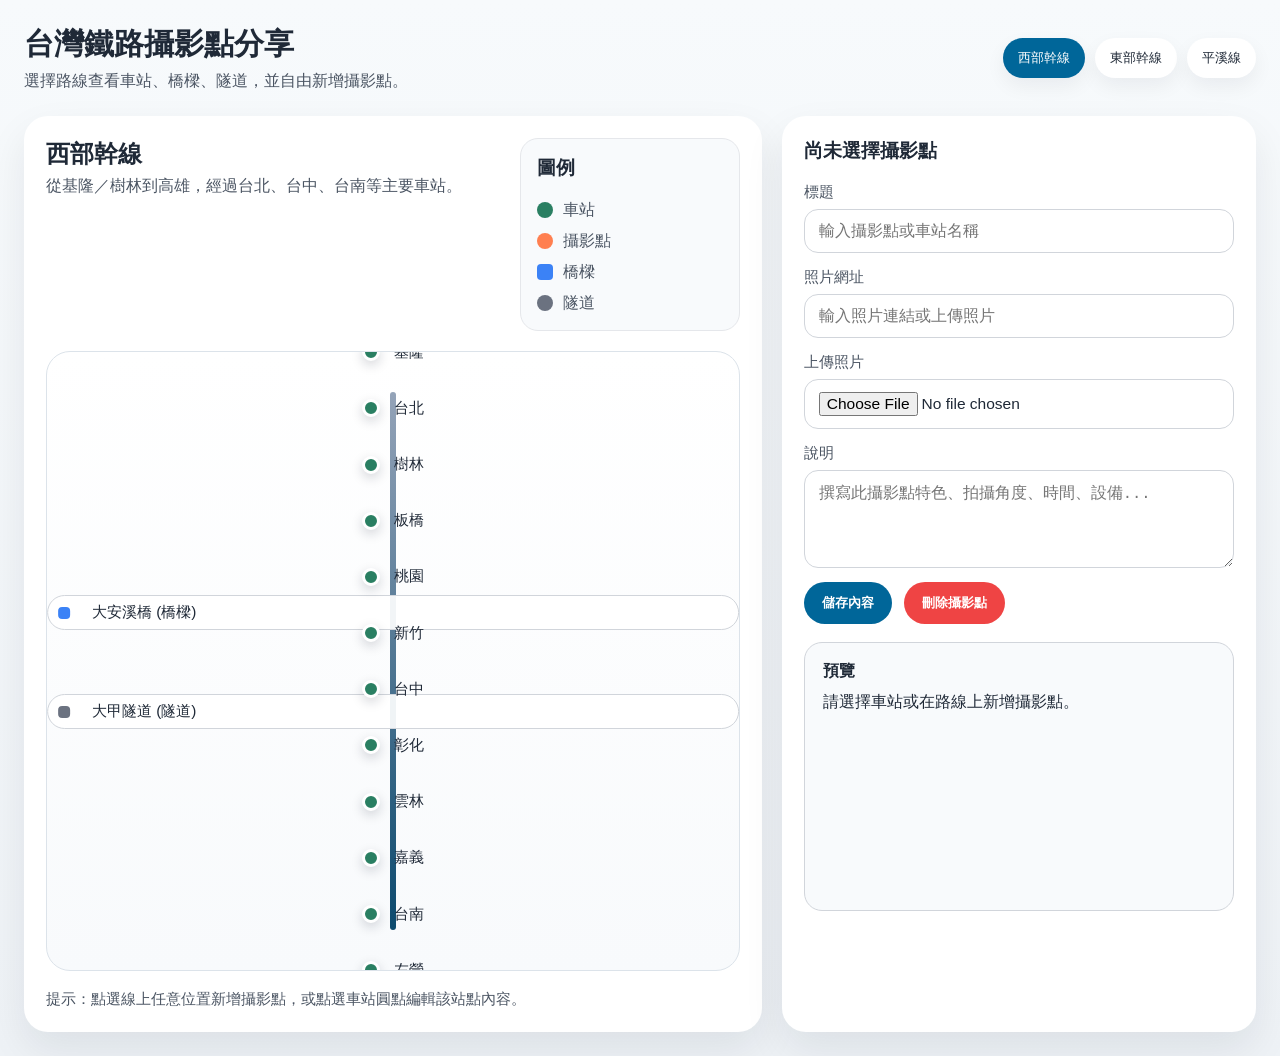
==== index.html @ 0e543376 "這是我的第一版" ====
<!DOCTYPE html>
<html lang="zh-Hant">
<head>
  <meta charset="UTF-8" />
  <meta name="viewport" content="width=device-width, initial-scale=1.0" />
  <title>攝影點分享 - 台灣鐵路攝影地圖</title>
  <link rel="stylesheet" href="styles.css" />
</head>
<body>
  <header class="topbar">
    <div class="title-group">
      <h1>台灣鐵路攝影點分享</h1>
      <p>選擇路線查看車站、橋樑、隧道，並自由新增攝影點。</p>
    </div>
    <div class="route-selector" id="routeSelector"></div>
  </header>

  <main class="main-content">
    <section class="map-panel">
      <div class="map-top">
        <div class="route-info">
          <h2 id="routeName">請選擇路線</h2>
          <p id="routeDesc">畫面下方會顯示該路線的車站節點與標記功能。</p>
        </div>
        <div class="legend">
          <h3>圖例</h3>
          <div class="legend-item"><span class="legend-dot station"></span> 車站</div>
          <div class="legend-item"><span class="legend-dot photo"></span> 攝影點</div>
          <div class="legend-item"><span class="legend-icon bridge"></span> 橋樑</div>
          <div class="legend-item"><span class="legend-icon tunnel"></span> 隧道</div>
        </div>
      </div>

      <div class="line-container" id="lineContainer" aria-label="鐵路路線圖">
        <div class="rail-line" id="railLine"></div>
        <div class="feature-layer" id="featureLayer"></div>
        <div class="station-layer" id="stationLayer"></div>
        <div class="photo-layer" id="photoLayer"></div>
      </div>
      <div class="hint">提示：點選線上任意位置新增攝影點，或點選車站圓點編輯該站點內容。</div>
    </section>

    <section class="editor-panel" id="editorPanel">
      <div class="editor-card">
        <h3 id="editorTitle">尚未選擇攝影點</h3>
        <div class="editor-body">
          <div class="field">
            <label for="pointTitle">標題</label>
            <input type="text" id="pointTitle" placeholder="輸入攝影點或車站名稱" />
          </div>
          <div class="field">
            <label for="pointPhotoUrl">照片網址</label>
            <input type="url" id="pointPhotoUrl" placeholder="輸入照片連結或上傳照片" />
          </div>
          <div class="field">
            <label for="pointPhotoFile">上傳照片</label>
            <input type="file" id="pointPhotoFile" accept="image/*" />
          </div>
          <div class="field">
            <label for="pointNote">說明</label>
            <textarea id="pointNote" rows="4" placeholder="撰寫此攝影點特色、拍攝角度、時間、設備..." ></textarea>
          </div>
          <div class="button-row">
            <button id="saveButton" class="btn save">儲存內容</button>
            <button id="removeButton" class="btn remove">刪除攝影點</button>
          </div>
        </div>
        <div class="preview-card" id="previewCard">
          <h4>預覽</h4>
          <div class="preview-content" id="previewContent">尚未選取攝影點。</div>
        </div>
      </div>
    </section>
  </main>

  <script src="script.js"></script>
</body>
</html>
---- styles.css ----
:root {
  --bg: #eef2f6;
  --panel: #ffffff;
  --primary: #006699;
  --accent: #f7941d;
  --station: #2a7f62;
  --photo: #ff7f50;
  --bridge: #3b82f6;
  --tunnel: #6b7280;
  --text: #1f2937;
  --muted: #4b5563;
  --border: #d1d5db;
}

* {
  box-sizing: border-box;
}

html, body {
  margin: 0;
  min-height: 100%;
  font-family: "Noto Sans TC", "Microsoft JhengHei", sans-serif;
  background: linear-gradient(180deg, #f7fafc 0%, #eef2f6 100%);
  color: var(--text);
}

body {
  padding: 24px;
}

.topbar {
  display: flex;
  flex-wrap: wrap;
  gap: 16px;
  align-items: center;
  justify-content: space-between;
  margin-bottom: 24px;
}

.title-group h1 {
  margin: 0 0 6px;
  font-size: 1.9rem;
}

.title-group p {
  margin: 0;
  color: var(--muted);
}

.route-selector {
  display: flex;
  flex-wrap: wrap;
  gap: 10px;
}

.route-button {
  border: 1px solid transparent;
  background: #ffffff;
  color: var(--text);
  padding: 10px 14px;
  border-radius: 999px;
  cursor: pointer;
  transition: all 0.2s ease;
  box-shadow: 0 8px 20px rgba(15, 23, 42, 0.06);
}

.route-button:hover,
.route-button.active {
  background: var(--primary);
  color: #fff;
  border-color: rgba(0, 102, 153, 0.2);
}

.main-content {
  display: grid;
  grid-template-columns: 1.4fr 0.9fr;
  gap: 20px;
}

.map-panel,
.editor-panel {
  background: var(--panel);
  border-radius: 24px;
  padding: 22px;
  box-shadow: 0 18px 40px rgba(15, 23, 42, 0.08);
}

.map-top {
  display: flex;
  flex-wrap: wrap;
  justify-content: space-between;
  gap: 16px;
  margin-bottom: 20px;
}

.route-info h2 {
  margin: 0 0 6px;
}

.route-info p {
  margin: 0;
  color: var(--muted);
}

.legend {
  min-width: 220px;
  padding: 16px;
  border: 1px solid #e5e7eb;
  border-radius: 18px;
  background: #f8fafc;
}

.legend h3 {
  margin-top: 0;
}

.legend-item {
  display: flex;
  align-items: center;
  gap: 10px;
  margin-top: 10px;
  color: var(--muted);
}

.legend-dot,
.legend-icon {
  width: 16px;
  height: 16px;
  display: inline-block;
  border-radius: 50%;
}

.legend-dot.station { background: var(--station); }
.legend-dot.photo { background: var(--photo); }

.legend-icon.bridge {
  border-radius: 4px;
  background: var(--bridge);
}

.legend-icon.tunnel {
  background: var(--tunnel);
}

.line-container {
  position: relative;
  min-height: 620px;
  padding: 24px 40px;
  background: linear-gradient(180deg, #ffffff 0%, #f8fafc 100%);
  border: 1px solid #dce3ea;
  border-radius: 24px;
  overflow: hidden;
}

.rail-line {
  position: absolute;
  left: 50%;
  top: 40px;
  transform: translateX(-50%);
  width: 6px;
  height: calc(100% - 80px);
  background: linear-gradient(to bottom, #94a3b8, #0c4a6e);
  border-radius: 999px;
}

.station-item,
.photo-item,
.feature-item {
  position: absolute;
  left: 50%;
  transform: translateX(-50%);
}

.station-item {
  display: flex;
  align-items: center;
}

.station-dot,
.photo-dot {
  width: 18px;
  height: 18px;
  border-radius: 50%;
  border: 3px solid #fff;
  box-shadow: 0 4px 12px rgba(15, 23, 42, 0.18);
}

.station-dot {
  background: var(--station);
}

.photo-dot {
  background: var(--photo);
}

.station-label,
.feature-label {
  margin-left: 14px;
  font-size: 0.96rem;
  color: var(--text);
  white-space: nowrap;
}

.feature-item {
  width: 100%;
  left: 50%;
  transform: translateX(-50%);
  pointer-events: none;
}

.feature-marker {
  display: flex;
  align-items: center;
  gap: 8px;
  padding: 6px 10px;
  border-radius: 18px;
  background: rgba(255, 255, 255, 0.92);
  border: 1px solid #d1d5db;
}

.feature-icon {
  width: 12px;
  height: 12px;
  border-radius: 4px;
}

.feature-icon.bridge { background: var(--bridge); }
.feature-icon.tunnel { background: var(--tunnel); }

.hint {
  margin-top: 18px;
  color: var(--muted);
  font-size: 0.95rem;
}

.editor-card {
  display: flex;
  flex-direction: column;
  gap: 18px;
}

.editor-card h3 {
  margin: 0;
}

.editor-body {
  display: grid;
  gap: 14px;
}

.field {
  display: flex;
  flex-direction: column;
  gap: 6px;
}

.field label {
  font-size: 0.95rem;
  color: var(--muted);
}

.field input,
.field textarea {
  width: 100%;
  border: 1px solid #d1d5db;
  border-radius: 14px;
  padding: 12px 14px;
  font-size: 0.97rem;
  outline: none;
  transition: border-color 0.2s ease, box-shadow 0.2s ease;
}

.field input:focus,
.field textarea:focus {
  border-color: var(--primary);
  box-shadow: 0 0 0 4px rgba(0, 102, 153, 0.12);
}

.button-row {
  display: flex;
  gap: 12px;
  flex-wrap: wrap;
}

.btn {
  border: none;
  border-radius: 999px;
  padding: 12px 18px;
  cursor: pointer;
  font-weight: 600;
  transition: background-color 0.2s ease, transform 0.2s ease;
}

.btn:hover { transform: translateY(-1px); }

.btn.save {
  background: var(--primary);
  color: white;
}

.btn.remove {
  background: #ef4444;
  color: white;
}

.preview-card {
  background: #f8fafc;
  border: 1px solid #d1d5db;
  border-radius: 18px;
  padding: 18px;
}

.preview-card h4 {
  margin: 0 0 10px;
}

.preview-content {
  min-height: 200px;
  display: flex;
  flex-direction: column;
  gap: 14px;
}

.preview-content img {
  width: 100%;
  max-height: 300px;
  object-fit: cover;
  border-radius: 16px;
}

.photo-preview {
  border-radius: 16px;
  overflow: hidden;
  background: #ffffff;
  border: 1px solid #d1d5db;
}

.preview-meta {
  display: grid;
  gap: 8px;
}

.preview-meta p {
  margin: 0;
  color: var(--muted);
}

@media (max-width: 1100px) {
  .main-content {
    grid-template-columns: 1fr;
  }
}

@media (max-width: 760px) {
  body {
    padding: 16px;
  }

  .topbar,
  .map-top {
    flex-direction: column;
    align-items: stretch;
  }

  .line-container {
    padding: 18px 20px;
  }

  .route-selector {
    justify-content: center;
  }

  .station-label,
  .feature-label {
    font-size: 0.9rem;
  }
}
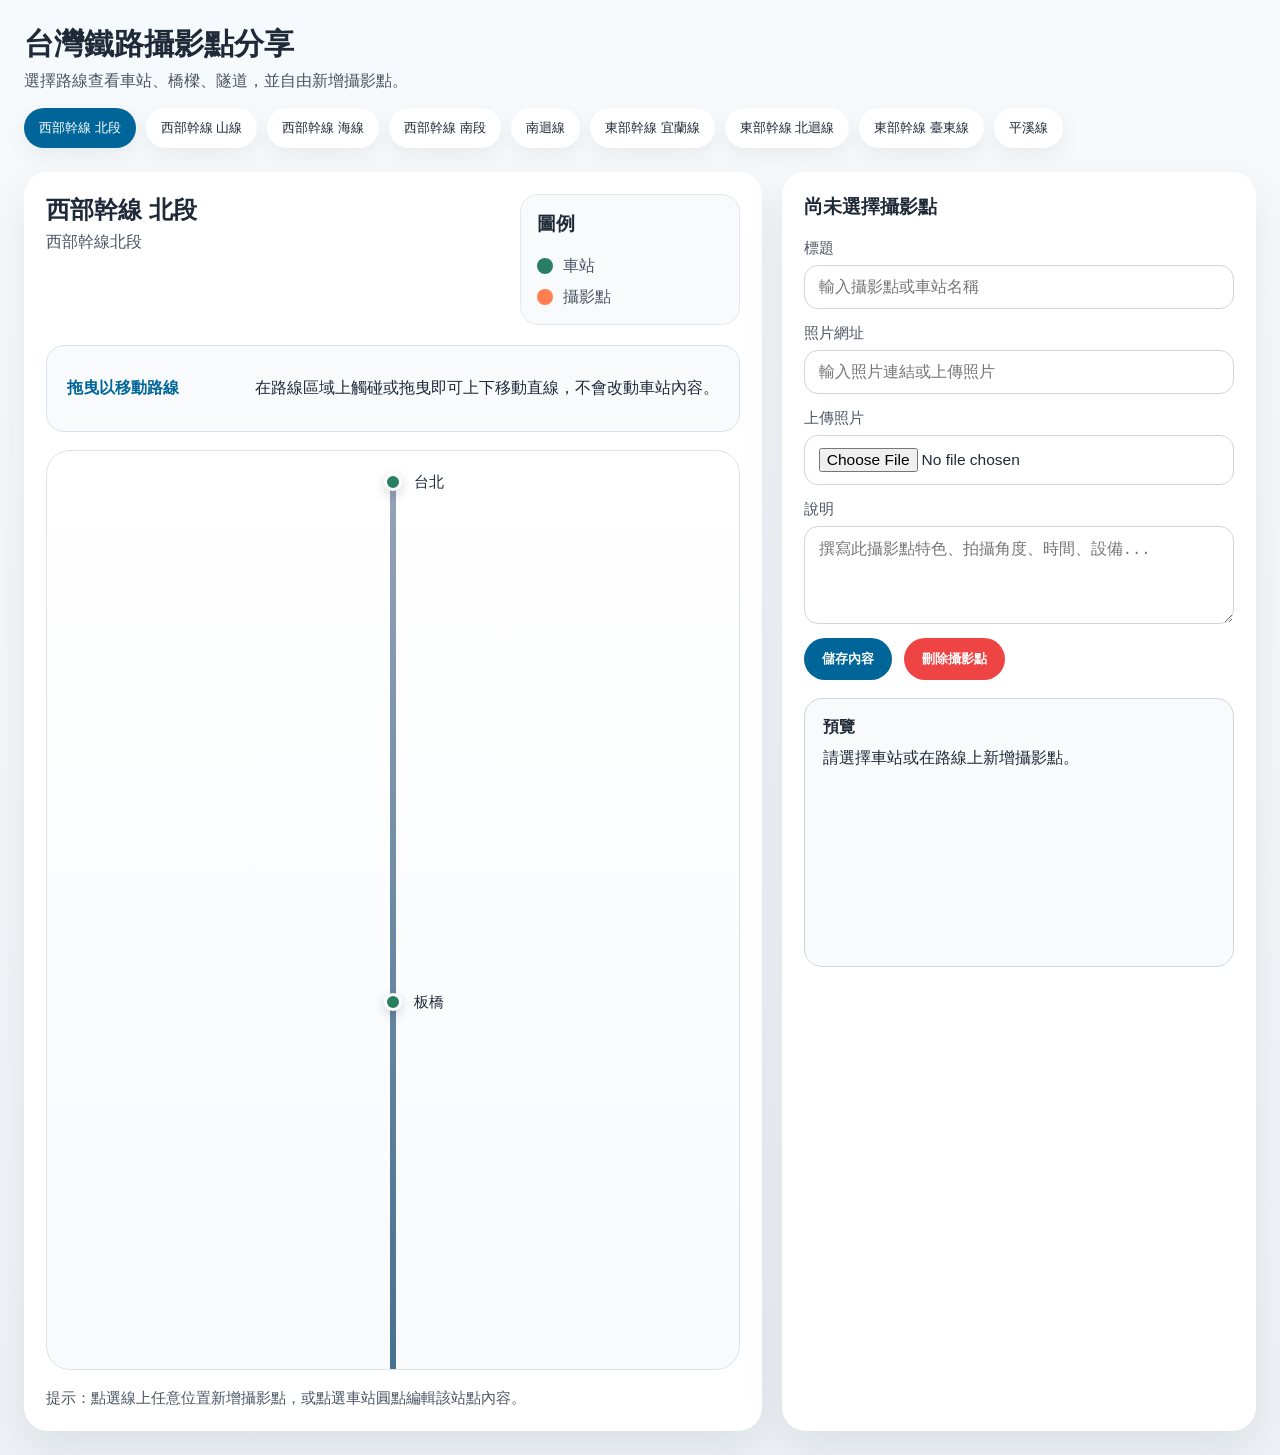
==== commit 4a622f01: "第五版" ====
--- a/index.html
+++ b/index.html
@@ -26,16 +26,20 @@
           <h3>圖例</h3>
           <div class="legend-item"><span class="legend-dot station"></span> 車站</div>
           <div class="legend-item"><span class="legend-dot photo"></span> 攝影點</div>
-          <div class="legend-item"><span class="legend-icon bridge"></span> 橋樑</div>
-          <div class="legend-item"><span class="legend-icon tunnel"></span> 隧道</div>
         </div>
       </div>
 
+      <div class="line-controls">
+        <div class="control-title">拖曳以移動路線</div>
+        <p>在路線區域上觸碰或拖曳即可上下移動直線，不會改動車站內容。</p>
+      </div>
       <div class="line-container" id="lineContainer" aria-label="鐵路路線圖">
-        <div class="rail-line" id="railLine"></div>
-        <div class="feature-layer" id="featureLayer"></div>
-        <div class="station-layer" id="stationLayer"></div>
-        <div class="photo-layer" id="photoLayer"></div>
+        <div class="line-track" id="lineTrack">
+          <div class="rail-line" id="railLine"></div>
+          <div class="feature-layer" id="featureLayer"></div>
+          <div class="station-layer" id="stationLayer"></div>
+          <div class="photo-layer" id="photoLayer"></div>
+        </div>
       </div>
       <div class="hint">提示：點選線上任意位置新增攝影點，或點選車站圓點編輯該站點內容。</div>
     </section>
--- a/styles.css
+++ b/styles.css
@@ -93,6 +93,82 @@
   margin-bottom: 20px;
 }
 
+.line-controls {
+  display: flex;
+  flex-wrap: wrap;
+  align-items: center;
+  justify-content: space-between;
+  gap: 14px;
+  margin-bottom: 18px;
+  padding: 16px 20px;
+  border-radius: 18px;
+  background: #f8fafc;
+  border: 1px solid #d9e2ec;
+}
+
+.control-title {
+  font-weight: 700;
+  color: var(--primary);
+}
+
+.control-actions {
+  display: flex;
+  flex-wrap: wrap;
+  align-items: center;
+  gap: 10px;
+}
+
+.control-btn {
+  border: 1px solid var(--primary);
+  background: white;
+  color: var(--primary);
+  padding: 10px 16px;
+  border-radius: 999px;
+  cursor: pointer;
+  transition: all 0.2s ease;
+}
+
+.control-btn:hover {
+  background: var(--primary);
+  color: white;
+}
+
+.control-slider {
+  display: flex;
+  align-items: center;
+  gap: 12px;
+  min-width: 220px;
+}
+
+.control-slider input {
+  width: 220px;
+}
+
+#offsetDisplay {
+  min-width: 48px;
+  text-align: right;
+  color: var(--muted);
+}
+
+.line-container {
+  position: relative;
+  min-height: 920px;
+  max-height: 920px;
+  padding: 24px 40px;
+  background: linear-gradient(180deg, #ffffff 0%, #f8fafc 100%);
+  border: 1px solid #dce3ea;
+  border-radius: 24px;
+  overflow-y: auto;
+  touch-action: none;
+  cursor: grab;
+}
+
+.line-track {
+  position: absolute;
+  inset: 0;
+  transition: transform 0.16s ease;
+}
+
 .route-info h2 {
   margin: 0 0 6px;
 }
@@ -144,8 +220,8 @@
 
 .line-container {
   position: relative;
-  min-height: 620px;
-  padding: 24px 40px;
+  min-height: 920px;
+  padding: 36px 40px;
   background: linear-gradient(180deg, #ffffff 0%, #f8fafc 100%);
   border: 1px solid #dce3ea;
   border-radius: 24px;
@@ -155,25 +231,27 @@
 .rail-line {
   position: absolute;
   left: 50%;
-  top: 40px;
+  top: 32px;
   transform: translateX(-50%);
   width: 6px;
-  height: calc(100% - 80px);
+  height: calc(100% - 64px);
   background: linear-gradient(to bottom, #94a3b8, #0c4a6e);
   border-radius: 999px;
 }
 
 .station-item,
-.photo-item,
+.photo-item {
+  position: absolute;
+  left: 50%;
+  transform: translateX(-50%);
+  display: block;
+}
+
 .feature-item {
   position: absolute;
   left: 50%;
   transform: translateX(-50%);
-}
-
-.station-item {
-  display: flex;
-  align-items: center;
+  pointer-events: none;
 }
 
 .station-dot,
@@ -195,17 +273,16 @@
 
 .station-label,
 .feature-label {
-  margin-left: 14px;
   font-size: 0.96rem;
   color: var(--text);
   white-space: nowrap;
 }
 
-.feature-item {
-  width: 100%;
-  left: 50%;
-  transform: translateX(-50%);
-  pointer-events: none;
+.station-label {
+  position: absolute;
+  left: calc(100% + 12px);
+  top: 50%;
+  transform: translateY(-50%);
 }
 
 .feature-marker {
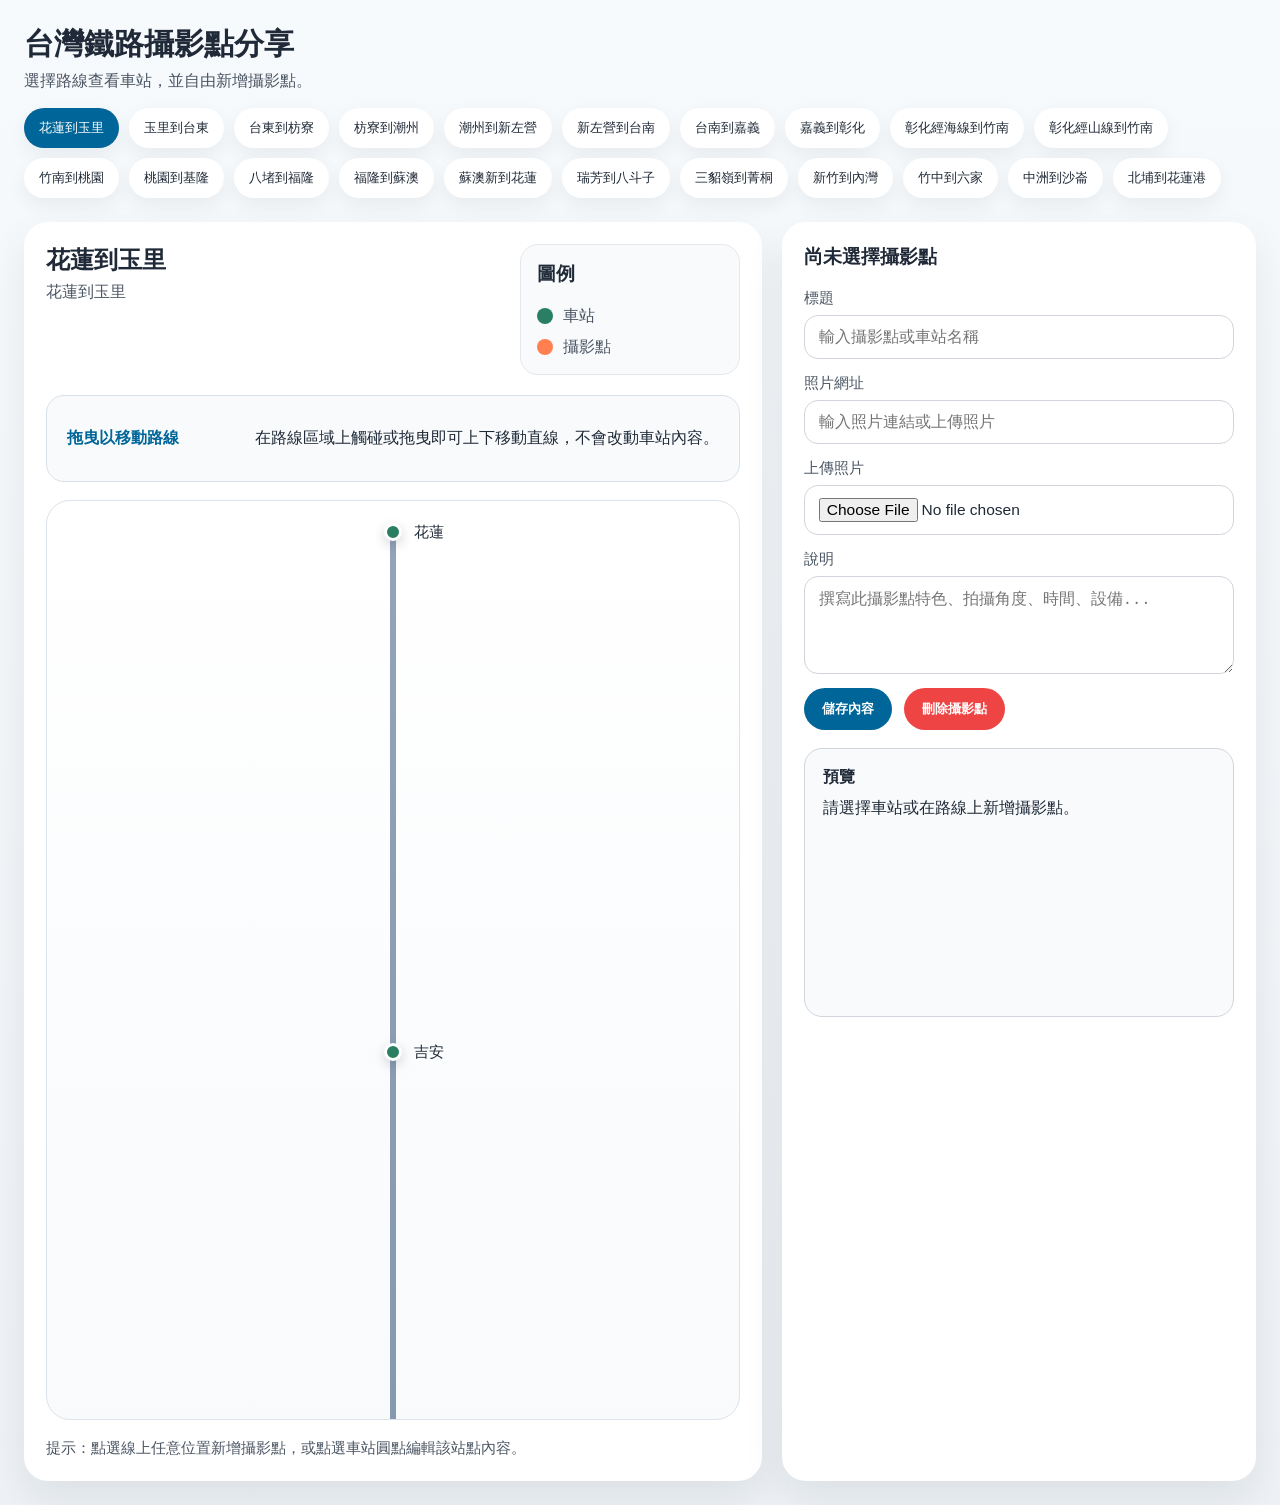
==== commit ef9b874c: "第六點二版" ====
--- a/index.html
+++ b/index.html
@@ -10,7 +10,7 @@
   <header class="topbar">
     <div class="title-group">
       <h1>台灣鐵路攝影點分享</h1>
-      <p>選擇路線查看車站、橋樑、隧道，並自由新增攝影點。</p>
+      <p>選擇路線查看車站，並自由新增攝影點。</p>
     </div>
     <div class="route-selector" id="routeSelector"></div>
   </header>
